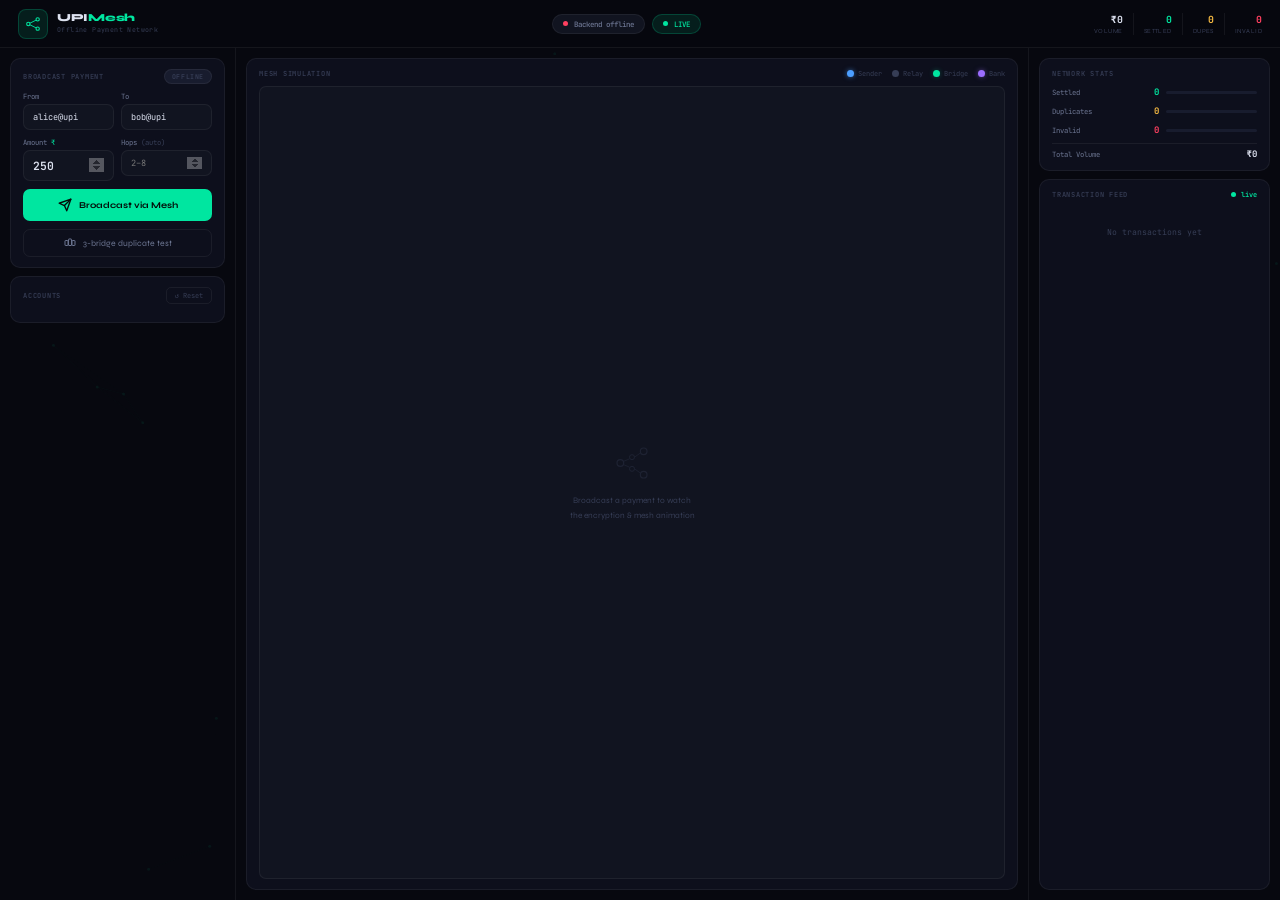
==== frontend/index.html @ 88adbcf4 "Initial commit: UPI Mesh offline payment network" ====
<!DOCTYPE html>
<html lang="en">
<head>
  <meta charset="UTF-8"/>
  <meta name="viewport" content="width=device-width, initial-scale=1.0"/>
  <title>UPI Mesh — Offline Payment Network</title>
  <link rel="preconnect" href="https://fonts.googleapis.com"/>
  <link rel="preconnect" href="https://fonts.gstatic.com" crossorigin/>
  <link href="https://fonts.googleapis.com/css2?family=Syne:wght@400;600;700;800&family=JetBrains+Mono:wght@400;500;600&display=swap" rel="stylesheet"/>
  <link rel="stylesheet" href="style.css"/>
</head>
<body>
  <canvas id="bgCanvas"></canvas>
  <div id="toastWrap"></div>

  <div class="app">

    <!-- ══ HEADER ══════════════════════════════════════════ -->
    <header class="hdr">
      <div class="hdr-logo">
        <div class="hdr-logo-icon">
          <svg viewBox="0 0 24 24" fill="none" width="16" height="16">
            <circle cx="5" cy="12" r="2.5" stroke="currentColor" stroke-width="1.6"/>
            <circle cx="19" cy="5"  r="2.5" stroke="currentColor" stroke-width="1.6"/>
            <circle cx="19" cy="19" r="2.5" stroke="currentColor" stroke-width="1.6"/>
            <line x1="7.2" y1="10.9" x2="16.8" y2="6.1"  stroke="currentColor" stroke-width="1.4"/>
            <line x1="7.2" y1="13.1" x2="16.8" y2="17.9" stroke="currentColor" stroke-width="1.4"/>
          </svg>
        </div>
        <div>
          <div class="hdr-title">UPI<span>Mesh</span></div>
          <div class="hdr-sub">Offline Payment Network</div>
        </div>
      </div>

      <div class="hdr-middle">
        <div class="hdr-chip" id="backendChip">
          <span class="chip-dot" id="backendDot"></span>
          <span id="backendLabel">Connecting…</span>
        </div>
        <div class="hdr-chip live">
          <span class="chip-dot pulse-green"></span>
          LIVE
        </div>
      </div>

      <div class="hdr-kpis">
        <div class="kpi"><span class="kpi-v" id="hKpis0">₹0</span><span class="kpi-l">Volume</span></div>
        <div class="kpi-div"></div>
        <div class="kpi"><span class="kpi-v green" id="hKpis1">0</span><span class="kpi-l">Settled</span></div>
        <div class="kpi-div"></div>
        <div class="kpi"><span class="kpi-v amber" id="hKpis2">0</span><span class="kpi-l">Dupes</span></div>
        <div class="kpi-div"></div>
        <div class="kpi"><span class="kpi-v red" id="hKpis3">0</span><span class="kpi-l">Invalid</span></div>
      </div>
    </header>

    <!-- ══ MAIN 3-COLUMN GRID ═══════════════════════════════ -->
    <div class="grid">

      <!-- LEFT COLUMN -->
      <div class="col col-left">

        <!-- Send form -->
        <div class="card" id="sendCard">
          <div class="card-hdr">
            <span class="card-label">Broadcast Payment</span>
            <span class="badge">OFFLINE</span>
          </div>

          <div class="form-2col">
            <div class="fg">
              <label>From</label>
              <select id="senderSel" class="inp">
                <option value="alice@upi">alice@upi</option>
                <option value="bob@upi">bob@upi</option>
                <option value="charlie@upi">charlie@upi</option>
                <option value="diana@upi">diana@upi</option>
              </select>
            </div>
            <div class="fg">
              <label>To</label>
              <select id="receiverSel" class="inp">
                <option value="bob@upi">bob@upi</option>
                <option value="alice@upi">alice@upi</option>
                <option value="charlie@upi">charlie@upi</option>
                <option value="diana@upi">diana@upi</option>
              </select>
            </div>
          </div>

          <div class="form-2col">
            <div class="fg">
              <label>Amount <em>₹</em></label>
              <input type="number" id="amtInput" class="inp inp-big" value="250" min="1" max="9999"/>
            </div>
            <div class="fg">
              <label>Hops <em style="color:var(--t3)">(auto)</em></label>
              <input type="number" id="hopsInput" class="inp" placeholder="2–8" min="2" max="8"/>
            </div>
          </div>

          <button class="btn-primary" id="sendBtn">
            <svg width="14" height="14" viewBox="0 0 24 24" fill="none" stroke="currentColor" stroke-width="2.3" stroke-linecap="round" stroke-linejoin="round"><line x1="22" y1="2" x2="11" y2="13"/><polygon points="22 2 15 22 11 13 2 9 22 2"/></svg>
            Broadcast via Mesh
          </button>
          <button class="btn-ghost" id="multiBtn">
            <svg width="12" height="12" viewBox="0 0 24 24" fill="none" stroke="currentColor" stroke-width="2"><rect x="2" y="7" width="6" height="10" rx="1"/><rect x="9" y="4" width="6" height="13" rx="1"/><rect x="16" y="7" width="6" height="10" rx="1"/></svg>
            3-bridge duplicate test
          </button>
        </div>

        <!-- Accounts -->
        <div class="card card-accounts">
          <div class="card-hdr">
            <span class="card-label">Accounts</span>
            <button class="btn-tiny-danger" id="resetBtn">↺ Reset</button>
          </div>
          <div id="accountsList"></div>

          <!-- Packet route lives here -->
          <div id="hopRouteWrap" style="display:none">
            <div class="route-label">Packet route</div>
            <div class="route-chain" id="routeChain"></div>
          </div>
        </div>

      </div>

      <!-- CENTER COLUMN — Mesh canvas -->
      <div class="col col-center">
        <div class="card card-mesh">
          <div class="card-hdr">
            <span class="card-label">Mesh Simulation</span>
            <div class="legend">
              <span class="leg"><i class="ld sender"></i>Sender</span>
              <span class="leg"><i class="ld relay"></i>Relay</span>
              <span class="leg"><i class="ld bridge"></i>Bridge</span>
              <span class="leg"><i class="ld bank"></i>Bank</span>
            </div>
          </div>
          <div class="mesh-wrap" id="meshWrap">
            <canvas id="simCanvas"></canvas>

            <!-- Encryption terminal overlay -->
            <div class="enc-overlay" id="encOverlay" style="display:none">
              <div class="enc-box">
                <div class="enc-title">
                  <span class="enc-icon">🔐</span>
                  <span>Encrypting Packet</span>
                </div>
                <div class="enc-lines" id="encLines"></div>
                <div class="enc-seal" id="encSeal" style="display:none">
                  <div class="seal-ring"></div>
                  <div class="seal-core">PKT</div>
                </div>
              </div>
            </div>

            <!-- Idle hint -->
            <div class="mesh-idle" id="meshIdle">
              <svg viewBox="0 0 48 48" fill="none" width="40" height="40" opacity=".35">
                <circle cx="10" cy="24" r="4" stroke="currentColor" stroke-width="1.4"/>
                <circle cx="38" cy="10" r="4" stroke="currentColor" stroke-width="1.4"/>
                <circle cx="38" cy="38" r="4" stroke="currentColor" stroke-width="1.4"/>
                <circle cx="24" cy="17" r="3" stroke="currentColor" stroke-width="1.2"/>
                <circle cx="24" cy="31" r="3" stroke="currentColor" stroke-width="1.2"/>
                <line x1="14" y1="22" x2="21" y2="19" stroke="currentColor" stroke-width="1"/>
                <line x1="14" y1="26" x2="21" y2="29" stroke="currentColor" stroke-width="1"/>
                <line x1="27" y1="17" x2="34" y2="12" stroke="currentColor" stroke-width="1"/>
                <line x1="27" y1="31" x2="34" y2="36" stroke="currentColor" stroke-width="1"/>
              </svg>
              <p>Broadcast a payment to watch<br/>the encryption &amp; mesh animation</p>
            </div>

            <!-- Outcome badge -->
            <div class="outcome-bar" id="outcomeBar" style="display:none">
              <span id="outcomeText"></span>
            </div>
          </div>
        </div>
      </div>

      <!-- RIGHT COLUMN -->
      <div class="col col-right">

        <!-- Stats -->
        <div class="card">
          <div class="card-hdr">
            <span class="card-label">Network Stats</span>
            <span class="upd" id="updBadge">↻ updated</span>
          </div>
          <div class="stats-list">
            <div class="stat-row">
              <span class="stat-lbl">Settled</span>
              <span class="stat-val green" id="stSettled">0</span>
              <div class="stat-bar-wrap"><div class="stat-bar-fill green" id="barSettled" style="width:0%"></div></div>
            </div>
            <div class="stat-row">
              <span class="stat-lbl">Duplicates</span>
              <span class="stat-val amber" id="stDupe">0</span>
              <div class="stat-bar-wrap"><div class="stat-bar-fill amber" id="barDupe" style="width:0%"></div></div>
            </div>
            <div class="stat-row">
              <span class="stat-lbl">Invalid</span>
              <span class="stat-val red" id="stInvalid">0</span>
              <div class="stat-bar-wrap"><div class="stat-bar-fill red" id="barInvalid" style="width:0%"></div></div>
            </div>
            <div class="stat-vol">
              <span class="stat-lbl">Total Volume</span>
              <span class="stat-val" id="stVol">₹0</span>
            </div>
          </div>
        </div>

        <!-- Live feed -->
        <div class="card card-feed">
          <div class="card-hdr">
            <span class="card-label">Transaction Feed</span>
            <span class="live-sm"><i class="pulse-dot"></i>live</span>
          </div>
          <div class="feed" id="feed">
            <div class="feed-empty">No transactions yet</div>
          </div>
        </div>

        <!-- Multi-bridge result (hidden until used) -->
        <div class="card" id="multiCard" style="display:none">
          <div class="card-hdr">
            <span class="card-label">Deduplication Test</span>
            <span class="badge amber">3 bridges</span>
          </div>
          <div id="multiBody"></div>
        </div>

      </div>
    </div>
  </div>

  <script src="app.js"></script>
</body>
</html>
---- frontend/style.css ----
@import url('https://fonts.googleapis.com/css2?family=Syne:wght@400;600;700;800&family=JetBrains+Mono:wght@400;500;600&display=swap');

/* ══ TOKENS ════════════════════════════════════════════════ */
:root {
  --bg:    #07080f;
  --bg2:   #0d0f1c;
  --bg3:   #111420;
  --bg4:   #181c2e;
  --bg5:   #1e2235;

  --border:    rgba(255,255,255,0.06);
  --border-hi: rgba(255,255,255,0.11);

  --green:  #00e6a0;
  --gd:     rgba(0,230,160,0.10);
  --gg:     rgba(0,230,160,0.28);
  --amber:  #f5b942;
  --ad:     rgba(245,185,66,0.10);
  --red:    #ff4060;
  --rd:     rgba(255,64,96,0.10);
  --blue:   #4c9eff;
  --bd:     rgba(76,158,255,0.10);
  --purple: #9b6dff;
  --pd:     rgba(155,109,255,0.10);

  --t:  #dde2f0;
  --t2: #6b7490;
  --t3: #363d55;

  --font: 'Syne', sans-serif;
  --mono: 'JetBrains Mono', monospace;
  --r: 10px;
  --rsm: 7px;

  --hdr-h: 48px;
}

/* ══ RESET ═════════════════════════════════════════════════ */
*, *::before, *::after { box-sizing: border-box; margin: 0; padding: 0; }

html, body {
  height: 100%;
  overflow: hidden;   /* NO page scroll — everything fits */
  background: var(--bg);
  color: var(--t);
  font-family: var(--font);
  font-size: 12px;
  -webkit-font-smoothing: antialiased;
}

/* ══ BG CANVAS ══════════════════════════════════════════════ */
#bgCanvas {
  position: fixed; inset: 0; z-index: 0;
  pointer-events: none; opacity: .16;
}

/* ══ APP SHELL ══════════════════════════════════════════════ */
.app {
  position: relative; z-index: 1;
  display: flex; flex-direction: column;
  height: 100vh; overflow: hidden;
}

/* ══ HEADER ═════════════════════════════════════════════════ */
.hdr {
  height: var(--hdr-h);
  flex-shrink: 0;
  display: flex; align-items: center; justify-content: space-between;
  padding: 0 18px;
  background: rgba(7,8,15,.95);
  backdrop-filter: blur(14px);
  border-bottom: 1px solid var(--border);
  z-index: 50;
}

.hdr-logo { display: flex; align-items: center; gap: 9px; }
.hdr-logo-icon {
  width: 30px; height: 30px; border-radius: 8px;
  background: var(--gd); border: 1px solid rgba(0,230,160,.2);
  display: grid; place-items: center; color: var(--green); flex-shrink: 0;
}
.hdr-title { font-size: .9rem; font-weight: 800; letter-spacing: -.3px; line-height: 1; }
.hdr-title span { color: var(--green); }
.hdr-sub { font-size: .55rem; color: var(--t3); font-family: var(--mono); letter-spacing: .06em; margin-top: 2px; }

.hdr-middle { display: flex; align-items: center; gap: 7px; }
.hdr-chip {
  display: flex; align-items: center; gap: 6px;
  padding: 4px 10px; border-radius: 100px;
  background: var(--bg3); border: 1px solid var(--border);
  font-size: .62rem; color: var(--t2); font-family: var(--mono); font-weight: 500;
}
.hdr-chip.live { color: var(--green); border-color: rgba(0,230,160,.2); background: var(--gd); }
.chip-dot { width: 5px; height: 5px; border-radius: 50%; background: var(--t3); flex-shrink: 0; }
.chip-dot.ok    { background: var(--green); box-shadow: 0 0 5px var(--gg); }
.chip-dot.err   { background: var(--red); }
.chip-dot.pulse-green { background: var(--green); animation: pdot 1.8s infinite; }
@keyframes pdot {
  0%,100% { box-shadow: 0 0 0 0 rgba(0,230,160,.5); }
  50%      { box-shadow: 0 0 0 4px rgba(0,230,160,0); }
}

.hdr-kpis { display: flex; align-items: center; gap: 10px; }
.kpi { display: flex; flex-direction: column; align-items: flex-end; gap: 1px; }
.kpi-v { font-size: .82rem; font-weight: 700; font-family: var(--mono); color: var(--t); transition: color .3s; }
.kpi-v.green  { color: var(--green); }
.kpi-v.amber  { color: var(--amber); }
.kpi-v.red    { color: var(--red); }
.kpi-l { font-size: .52rem; color: var(--t3); text-transform: uppercase; letter-spacing: .07em; }
.kpi-div { width: 1px; height: 22px; background: var(--border); }

/* ══ MAIN GRID ══════════════════════════════════════════════ */
.grid {
  flex: 1;
  display: grid;
  grid-template-columns: 236px 1fr 252px;
  min-height: 0;        /* crucial — lets children shrink */
  overflow: hidden;
}

.col {
  display: flex; flex-direction: column;
  gap: 8px;
  padding: 10px;
  overflow: hidden;
  min-height: 0;
}
.col-left  { border-right: 1px solid var(--border); overflow-y: auto; }
.col-left::-webkit-scrollbar  { width: 2px; }
.col-left::-webkit-scrollbar-thumb { background: var(--border); border-radius: 10px; }
.col-right { border-left: 1px solid var(--border); overflow-y: auto; }
.col-right::-webkit-scrollbar { width: 2px; }
.col-right::-webkit-scrollbar-thumb { background: var(--border); }

/* ══ CARD ═══════════════════════════════════════════════════ */
.card {
  background: var(--bg2); border: 1px solid var(--border);
  border-radius: var(--r); padding: 10px 12px;
  display: flex; flex-direction: column; gap: 8px;
  flex-shrink: 0;
}
.card-mesh { flex: 1; min-height: 0; overflow: hidden; }
.card-accounts { flex-shrink: 0; }
.card-feed { flex: 1; min-height: 0; overflow: hidden; }

.card-hdr { display: flex; align-items: center; justify-content: space-between; }
.card-label {
  font-size: .58rem; font-weight: 600; letter-spacing: .11em;
  text-transform: uppercase; color: var(--t3); font-family: var(--mono);
}

.badge {
  font-size: .55rem; font-weight: 700; letter-spacing: .09em;
  padding: 2px 7px; border-radius: 100px; font-family: var(--mono);
  background: var(--bg4); border: 1px solid var(--border); color: var(--t3);
}
.badge.amber { background: var(--ad); border-color: rgba(245,185,66,.2); color: var(--amber); }

/* ══ FORM ═══════════════════════════════════════════════════ */
.form-2col { display: grid; grid-template-columns: 1fr 1fr; gap: 7px; }
.fg { display: flex; flex-direction: column; gap: 3px; }
.fg label { font-size: .6rem; color: var(--t2); font-family: var(--mono); }
.fg label em { font-style: normal; color: var(--green); }

.inp {
  background: var(--bg3); border: 1px solid var(--border); border-radius: var(--rsm);
  padding: 6px 9px; color: var(--t); font-family: var(--mono); font-size: .72rem;
  outline: none; width: 100%; transition: border-color .15s;
  appearance: none;
}
.inp:focus { border-color: rgba(0,230,160,.4); }
.inp-big { font-size: .95rem; font-weight: 600; padding: 7px 9px; }
input[type=number]::-webkit-inner-spin-button { opacity: .3; }

/* ══ BUTTONS ════════════════════════════════════════════════ */
.btn-primary {
  display: flex; align-items: center; justify-content: center; gap: 7px;
  padding: 9px 14px; border-radius: var(--rsm); width: 100%;
  background: var(--green); color: #040d09; font-family: var(--font);
  font-size: .75rem; font-weight: 700; border: none; cursor: pointer;
  transition: all .18s;
}
.btn-primary:hover:not(:disabled) { transform: translateY(-1px); box-shadow: 0 4px 18px rgba(0,230,160,.3); }
.btn-primary:active:not(:disabled) { transform: scale(.98); }
.btn-primary:disabled { opacity: .4; cursor: not-allowed; }

.btn-ghost {
  display: flex; align-items: center; justify-content: center; gap: 7px;
  padding: 7px 14px; border-radius: var(--rsm); width: 100%;
  background: transparent; color: var(--t2); border: 1px solid var(--border);
  font-family: var(--font); font-size: .72rem; cursor: pointer; transition: all .15s;
}
.btn-ghost:hover:not(:disabled) { border-color: var(--blue); color: var(--blue); background: var(--bd); }
.btn-ghost:disabled { opacity: .4; cursor: not-allowed; }

.btn-tiny-danger {
  font-size: .58rem; color: var(--t3); background: transparent;
  border: 1px solid var(--border); border-radius: 5px;
  padding: 3px 8px; cursor: pointer; font-family: var(--mono); transition: all .15s;
}
.btn-tiny-danger:hover { color: var(--red); border-color: rgba(255,64,96,.3); }

/* ══ ACCOUNTS ════════════════════════════════════════════════ */
#accountsList { display: flex; flex-direction: column; gap: 5px; }

.acc-row {
  display: flex; align-items: center; justify-content: space-between;
  padding: 7px 10px; border-radius: var(--rsm);
  background: var(--bg3); border: 1px solid var(--border);
  transition: border-color .3s, box-shadow .3s;
}
.acc-row.up   { border-color: var(--green); animation: fup .9s ease; }
.acc-row.down { border-color: var(--red);   animation: fdn .9s ease; }
@keyframes fup { 0%,100%{} 40%{ background: rgba(0,230,160,.06); box-shadow: 0 0 10px rgba(0,230,160,.12); } }
@keyframes fdn { 0%,100%{} 40%{ background: rgba(255,64,96,.06); box-shadow: 0 0 10px rgba(255,64,96,.12); } }

.acc-l { display: flex; align-items: center; gap: 8px; }
.acc-av {
  width: 24px; height: 24px; border-radius: 50%; flex-shrink: 0;
  background: var(--gd); border: 1px solid rgba(0,230,160,.2);
  display: grid; place-items: center;
  font-size: .62rem; font-weight: 700; color: var(--green); font-family: var(--mono);
}
.acc-upi  { font-size: .7rem; font-weight: 600; font-family: var(--mono); }
.acc-name { font-size: .58rem; color: var(--t3); }
.acc-bal  { font-size: .75rem; font-weight: 700; font-family: var(--mono); color: var(--green); transition: color .3s; }
.acc-bal.red { color: var(--red); }

/* ══ HOP ROUTE (under accounts) ═════════════════════════════ */
#hopRouteWrap { border-top: 1px solid var(--border); padding-top: 8px; }
.route-label {
  font-size: .55rem; font-weight: 600; letter-spacing: .1em;
  text-transform: uppercase; color: var(--t3); font-family: var(--mono); margin-bottom: 6px;
}
.route-chain { display: flex; align-items: center; flex-wrap: wrap; gap: 3px; }
.rc-node {
  font-family: var(--mono); font-size: .6rem; padding: 2px 8px;
  border-radius: 100px; border: 1px solid var(--border); background: var(--bg3); color: var(--t2);
  animation: rcin .3s ease forwards; opacity: 0;
}
.rc-node.s { border-color: rgba(76,158,255,.3); color: var(--blue); background: var(--bd); }
.rc-node.r { }
.rc-node.b { border-color: rgba(0,230,160,.3); color: var(--green); background: var(--gd); }
.rc-node.bk{ border-color: rgba(155,109,255,.3); color: var(--purple); background: var(--pd); }
.rc-arr    { color: var(--t3); font-size: .65rem; }
@keyframes rcin { from { opacity:0; transform:scale(.8); } to { opacity:1; transform:scale(1); } }

/* ══ MESH WRAP ══════════════════════════════════════════════ */
.mesh-wrap {
  flex: 1; min-height: 0;
  position: relative; border-radius: var(--rsm); overflow: hidden;
  background: var(--bg3); border: 1px solid var(--border);
}
#simCanvas { display: block; width: 100%; height: 100%; }

.mesh-idle {
  position: absolute; inset: 0;
  display: flex; flex-direction: column; align-items: center; justify-content: center;
  gap: 10px; color: var(--t3); text-align: center; pointer-events: none;
}
.mesh-idle p { font-size: .7rem; line-height: 1.7; max-width: 180px; }

/* Outcome bar */
.outcome-bar {
  position: absolute; bottom: 10px; left: 10px; right: 10px;
  border-radius: var(--rsm); padding: 8px 14px;
  font-family: var(--mono); font-size: .7rem;
  backdrop-filter: blur(8px);
  border: 1px solid; pointer-events: none;
  animation: obin .4s cubic-bezier(.16,1,.3,1);
}
.outcome-bar.settled   { background: rgba(0,230,160,.1); border-color: rgba(0,230,160,.3); color: var(--green); }
.outcome-bar.duplicate { background: rgba(245,185,66,.1); border-color: rgba(245,185,66,.3); color: var(--amber); }
.outcome-bar.invalid   { background: rgba(255,64,96,.1);  border-color: rgba(255,64,96,.3);  color: var(--red); }
@keyframes obin { from { opacity:0; transform:translateY(8px); } to { opacity:1; transform:translateY(0); } }

/* ══ ENCRYPTION OVERLAY ═════════════════════════════════════ */
.enc-overlay {
  position: absolute; inset: 0;
  background: rgba(7,8,15,.93);
  display: flex; align-items: center; justify-content: center;
  z-index: 10; border-radius: var(--rsm);
  animation: encfade .2s ease;
}
@keyframes encfade { from { opacity:0; } to { opacity:1; } }

.enc-box {
  width: min(380px, 90%);
  background: var(--bg2); border: 1px solid rgba(0,230,160,.2);
  border-radius: var(--r); padding: 16px 18px;
  display: flex; flex-direction: column; gap: 10px;
  box-shadow: 0 0 40px rgba(0,230,160,.08);
}
.enc-title {
  display: flex; align-items: center; gap: 8px;
  font-size: .72rem; font-weight: 700; color: var(--green); font-family: var(--mono);
}
.enc-icon { font-size: 1rem; }

.enc-lines {
  display: flex; flex-direction: column; gap: 3px;
  font-family: var(--mono); font-size: .62rem; line-height: 1.6;
  min-height: 90px;
}
.el { opacity: 0; animation: elin .25s ease forwards; }
.el.key   { color: var(--amber); }
.el.aes   { color: var(--blue); }
.el.ct    { color: var(--green); word-break: break-all; }
.el.ok    { color: var(--green); font-weight: 600; }
.el.dim   { color: var(--t3); }
@keyframes elin { from { opacity:0; transform:translateX(-6px); } to { opacity:1; transform:translateX(0); } }

/* Seal animation */
.enc-seal {
  display: flex; align-items: center; justify-content: center;
  padding: 10px 0 4px;
}
.seal-ring {
  position: absolute;
  width: 52px; height: 52px; border-radius: 50%;
  border: 2px solid var(--green);
  animation: sring 1s ease-out forwards;
  opacity: 0;
}
@keyframes sring {
  0%   { transform: scale(.4); opacity: 0; }
  50%  { opacity: 1; }
  100% { transform: scale(1.5); opacity: 0; }
}
.seal-core {
  width: 44px; height: 44px; border-radius: 50%;
  background: var(--gd); border: 2px solid var(--green);
  display: grid; place-items: center;
  font-family: var(--mono); font-size: .65rem; font-weight: 700; color: var(--green);
  animation: speak 1s ease forwards;
  box-shadow: 0 0 20px rgba(0,230,160,.4);
}
@keyframes speak {
  0%   { transform: scale(.2) rotate(-180deg); opacity: 0; }
  60%  { transform: scale(1.15) rotate(5deg); opacity: 1; }
  100% { transform: scale(1) rotate(0deg); opacity: 1; }
}

/* ══ LEGEND ═════════════════════════════════════════════════ */
.legend { display: flex; align-items: center; gap: 10px; }
.leg { display: flex; align-items: center; gap: 4px; font-size: .58rem; color: var(--t3); font-family: var(--mono); }
.ld { display: inline-block; width: 7px; height: 7px; border-radius: 50%; flex-shrink: 0; }
.ld.sender   { background: var(--blue); box-shadow: 0 0 5px rgba(76,158,255,.6); }
.ld.relay    { background: var(--t3); }
.ld.bridge   { background: var(--green); box-shadow: 0 0 5px var(--gg); }
.ld.bank     { background: var(--purple); box-shadow: 0 0 5px rgba(155,109,255,.5); }

/* ══ STATS ══════════════════════════════════════════════════ */
.stats-list { display: flex; flex-direction: column; gap: 7px; }
.stat-row { display: grid; grid-template-columns: 72px 28px 1fr; align-items: center; gap: 7px; }
.stat-lbl { font-size: .6rem; color: var(--t2); font-family: var(--mono); }
.stat-val { font-size: .75rem; font-weight: 700; font-family: var(--mono); color: var(--t); text-align: right; }
.stat-val.green { color: var(--green); }
.stat-val.amber { color: var(--amber); }
.stat-val.red   { color: var(--red); }
.stat-bar-wrap { height: 3px; background: var(--bg4); border-radius: 2px; overflow: hidden; }
.stat-bar-fill { height: 100%; border-radius: 2px; transition: width .6s cubic-bezier(.4,0,.2,1); }
.stat-bar-fill.green { background: var(--green); box-shadow: 0 0 6px var(--gg); }
.stat-bar-fill.amber { background: var(--amber); }
.stat-bar-fill.red   { background: var(--red); }
.stat-vol { display: flex; justify-content: space-between; align-items: center; padding-top: 4px; border-top: 1px solid var(--border); }

.upd { font-size: .56rem; color: var(--green); font-family: var(--mono); opacity: 0; transition: opacity .3s; }
.upd.show { opacity: 1; }

/* ══ LIVE FEED ═══════════════════════════════════════════════ */
.live-sm { display: flex; align-items: center; gap: 5px; font-size: .58rem; color: var(--green); font-family: var(--mono); font-weight: 600; }
.pulse-dot { display: inline-block; width: 5px; height: 5px; border-radius: 50%; background: var(--green); animation: pdot 1.6s infinite; }

.feed { flex: 1; overflow-y: auto; display: flex; flex-direction: column; gap: 4px; min-height: 0; }
.feed::-webkit-scrollbar { width: 2px; }
.feed::-webkit-scrollbar-thumb { background: var(--border); }
.feed-empty { color: var(--t3); font-size: .68rem; text-align: center; padding: 20px 0; font-family: var(--mono); }

.feed-item {
  flex-shrink: 0; border-radius: var(--rsm); border: 1px solid var(--border);
  background: var(--bg3); border-left: 2px solid transparent;
  animation: fiin .3s cubic-bezier(.16,1,.3,1);
}
.feed-item.settled   { border-left-color: var(--green); }
.feed-item.duplicate { border-left-color: var(--amber); }
.feed-item.invalid   { border-left-color: var(--red); }
@keyframes fiin { from { opacity:0; transform:translateY(-6px); } to { opacity:1; transform:translateY(0); } }

.fi { padding: 6px 9px; }
.fi-top { display: flex; justify-content: space-between; align-items: center; margin-bottom: 2px; }
.fi-oc { font-size: .6rem; font-weight: 700; font-family: var(--mono); letter-spacing: .05em; }
.fi-oc.settled   { color: var(--green); }
.fi-oc.duplicate { color: var(--amber); }
.fi-oc.invalid   { color: var(--red); }
.fi-time { font-size: .56rem; color: var(--t3); font-family: var(--mono); }
.fi-body { font-size: .64rem; color: var(--t2); font-family: var(--mono); line-height: 1.45; }
.fi-hash { font-size: .54rem; color: var(--t3); font-family: var(--mono); margin-top: 2px; overflow: hidden; text-overflow: ellipsis; white-space: nowrap; }

/* ══ MULTI-BRIDGE ═══════════════════════════════════════════ */
.mrow {
  display: flex; align-items: center; justify-content: space-between;
  padding: 6px 9px; border-radius: var(--rsm);
  background: var(--bg3); border: 1px solid var(--border);
  font-family: var(--mono); font-size: .66rem; margin-bottom: 4px;
}
.mo.SETTLED           { color: var(--green); font-weight: 600; }
.mo.DUPLICATE_DROPPED { color: var(--amber); font-weight: 600; }
.mo.INVALID           { color: var(--red);   font-weight: 600; }
.msum {
  display: flex; gap: 12px; padding: 7px 9px; border-radius: var(--rsm);
  background: var(--bg3); border: 1px solid var(--border);
  font-family: var(--mono); font-size: .64rem;
}

/* ══ TOAST ══════════════════════════════════════════════════ */
#toastWrap {
  position: fixed; bottom: 18px; left: 50%; transform: translateX(-50%);
  z-index: 9000; display: flex; flex-direction: column; gap: 6px;
  align-items: center; pointer-events: none;
}
.toast {
  background: var(--bg3); border: 1px solid var(--border-hi); color: var(--t);
  padding: 7px 16px; border-radius: 100px; font-size: .7rem; font-family: var(--font);
  box-shadow: 0 6px 24px rgba(0,0,0,.5); animation: tin .3s ease; white-space: nowrap;
}
.toast.ok  { border-color: rgba(0,230,160,.3); color: var(--green); }
.toast.err { border-color: rgba(255,64,96,.3); color: var(--red); }
@keyframes tin { from { opacity:0; transform:translateY(6px) scale(.95); } to { opacity:1; transform:translateY(0) scale(1); } }
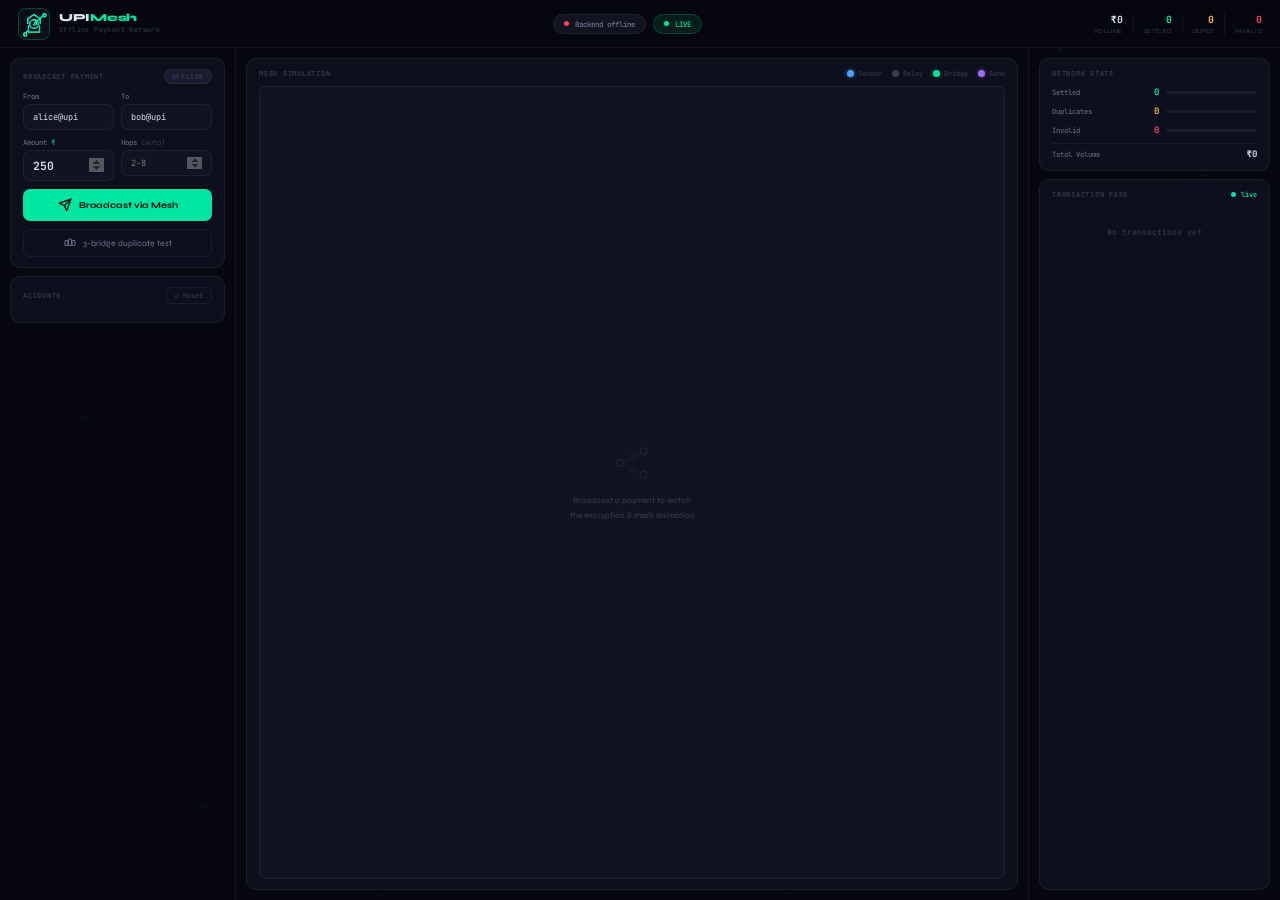
==== commit 493d2947: "feat: add site logo and favicon" ====
--- a/frontend/index.html
+++ b/frontend/index.html
@@ -7,6 +7,7 @@
   <link rel="preconnect" href="https://fonts.googleapis.com"/>
   <link rel="preconnect" href="https://fonts.gstatic.com" crossorigin/>
   <link href="https://fonts.googleapis.com/css2?family=Syne:wght@400;600;700;800&family=JetBrains+Mono:wght@400;500;600&display=swap" rel="stylesheet"/>
+  <link rel="icon" type="image/svg+xml" href="favicon.svg"/>
   <link rel="stylesheet" href="style.css"/>
 </head>
 <body>
@@ -19,13 +20,7 @@
     <header class="hdr">
       <div class="hdr-logo">
         <div class="hdr-logo-icon">
-          <svg viewBox="0 0 24 24" fill="none" width="16" height="16">
-            <circle cx="5" cy="12" r="2.5" stroke="currentColor" stroke-width="1.6"/>
-            <circle cx="19" cy="5"  r="2.5" stroke="currentColor" stroke-width="1.6"/>
-            <circle cx="19" cy="19" r="2.5" stroke="currentColor" stroke-width="1.6"/>
-            <line x1="7.2" y1="10.9" x2="16.8" y2="6.1"  stroke="currentColor" stroke-width="1.4"/>
-            <line x1="7.2" y1="13.1" x2="16.8" y2="17.9" stroke="currentColor" stroke-width="1.4"/>
-          </svg>
+          <img class="hdr-logo-img" src="logo.svg" alt="UPIMesh logo"/>
         </div>
         <div>
           <div class="hdr-title">UPI<span>Mesh</span></div>
--- a/frontend/style.css
+++ b/frontend/style.css
@@ -75,10 +75,11 @@
 
 .hdr-logo { display: flex; align-items: center; gap: 9px; }
 .hdr-logo-icon {
-  width: 30px; height: 30px; border-radius: 8px;
+  width: 32px; height: 32px; border-radius: 8px;
   background: var(--gd); border: 1px solid rgba(0,230,160,.2);
-  display: grid; place-items: center; color: var(--green); flex-shrink: 0;
-}
+  display: grid; place-items: center; overflow: hidden; flex-shrink: 0;
+}
+.hdr-logo-img { width: 100%; height: 100%; display: block; object-fit: cover; }
 .hdr-title { font-size: .9rem; font-weight: 800; letter-spacing: -.3px; line-height: 1; }
 .hdr-title span { color: var(--green); }
 .hdr-sub { font-size: .55rem; color: var(--t3); font-family: var(--mono); letter-spacing: .06em; margin-top: 2px; }
@@ -426,4 +427,50 @@
 }
 .toast.ok  { border-color: rgba(0,230,160,.3); color: var(--green); }
 .toast.err { border-color: rgba(255,64,96,.3); color: var(--red); }
-@keyframes tin { from { opacity:0; transform:translateY(6px) scale(.95); } to { opacity:1; transform:translateY(0) scale(1); } }+@keyframes tin { from { opacity:0; transform:translateY(6px) scale(.95); } to { opacity:1; transform:translateY(0) scale(1); } }
+
+/* =====================
+   Responsive: Mobile / Narrow screens
+   ===================== */
+@media (max-width: 900px) {
+  /* allow page scrolling on small devices */
+  html, body { overflow: auto; }
+  .app { height: auto; min-height: 100vh; }
+
+  /* header stacks and reduces clutter */
+  .hdr { flex-wrap: wrap; gap: 8px; padding: 10px; height: auto; align-items: flex-start; }
+  .hdr-kpis { display: none; }
+  .hdr-sub { display: none; }
+
+  /* single column layout for main content */
+  .grid { display: block; padding: 10px; }
+  .col { padding: 6px 0; }
+  .col-left, .col-center, .col-right { border: none; }
+
+  /* stack cards and enable natural page scrolling */
+  .card { margin-bottom: 12px; }
+  .card-mesh { min-height: 320px; }
+  #simCanvas { height: 320px; }
+
+  /* make forms single column */
+  .form-2col { grid-template-columns: 1fr; }
+
+  /* tighten some paddings and scale text a bit */
+  .enc-box { width: 94%; padding: 12px; }
+  .mesh-idle p { max-width: 260px; font-size: .68rem; }
+
+  /* make header logo slightly larger on mobile */
+  .hdr-logo { gap: 8px; }
+  .hdr-title { font-size: 1rem; }
+  .hdr-logo-icon { width: 30px; height: 30px; }
+
+  /* ensure overlays cover properly */
+  .enc-overlay, .outcome-bar { left: 8px; right: 8px; }
+}
+
+@media (max-width: 420px) {
+  .card-mesh { min-height: 260px; }
+  #simCanvas { height: 260px; }
+  .enc-box { width: 98%; padding: 10px; }
+  .btn-primary, .btn-ghost { padding: 10px; font-size: .72rem; }
+}
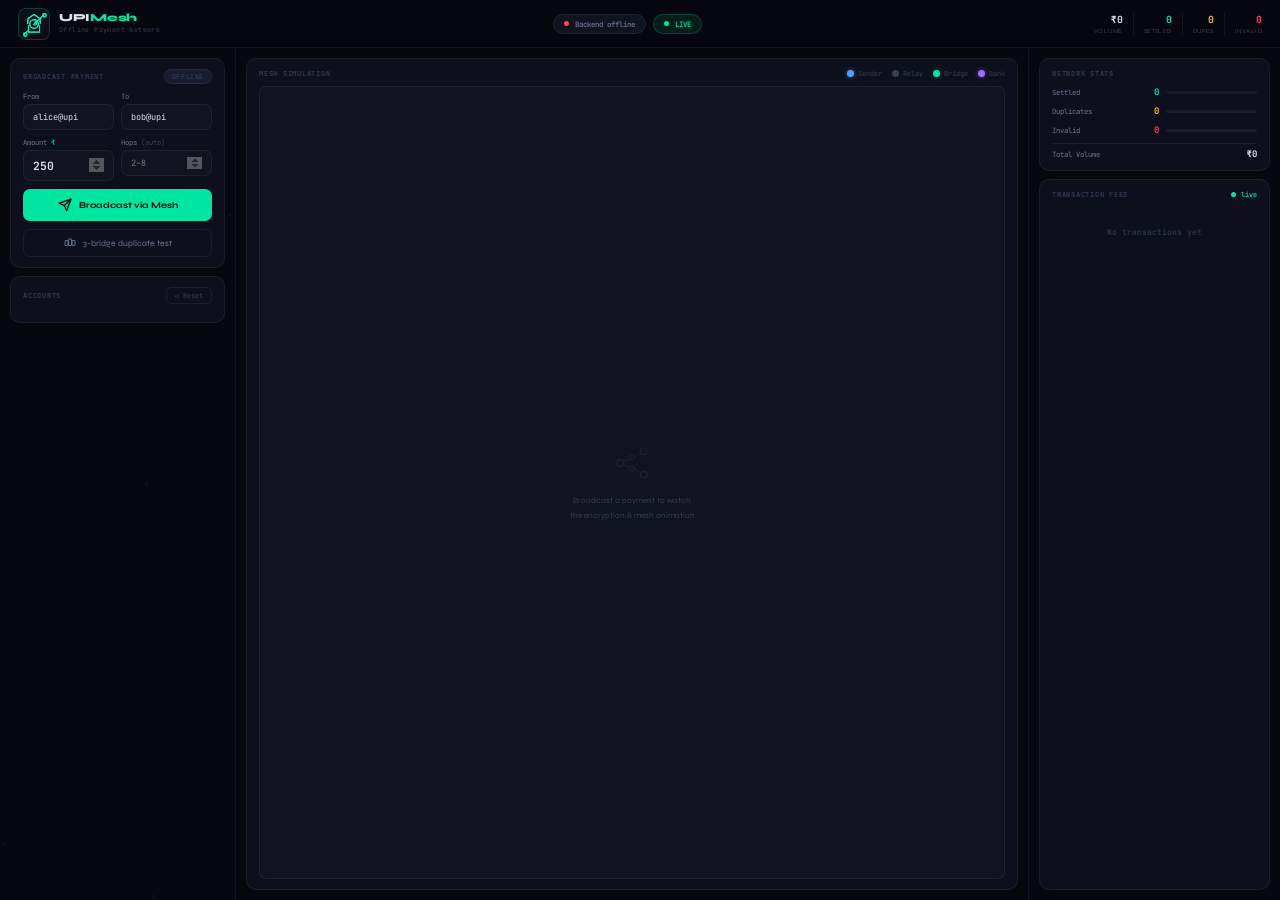
==== commit 7add382d: "feat: add apple touch icon" ====
--- a/frontend/index.html
+++ b/frontend/index.html
@@ -8,6 +8,7 @@
   <link rel="preconnect" href="https://fonts.gstatic.com" crossorigin/>
   <link href="https://fonts.googleapis.com/css2?family=Syne:wght@400;600;700;800&family=JetBrains+Mono:wght@400;500;600&display=swap" rel="stylesheet"/>
   <link rel="icon" type="image/svg+xml" href="favicon.svg"/>
+  <link rel="apple-touch-icon" href="apple-touch-icon.svg"/>
   <link rel="stylesheet" href="style.css"/>
 </head>
 <body>
